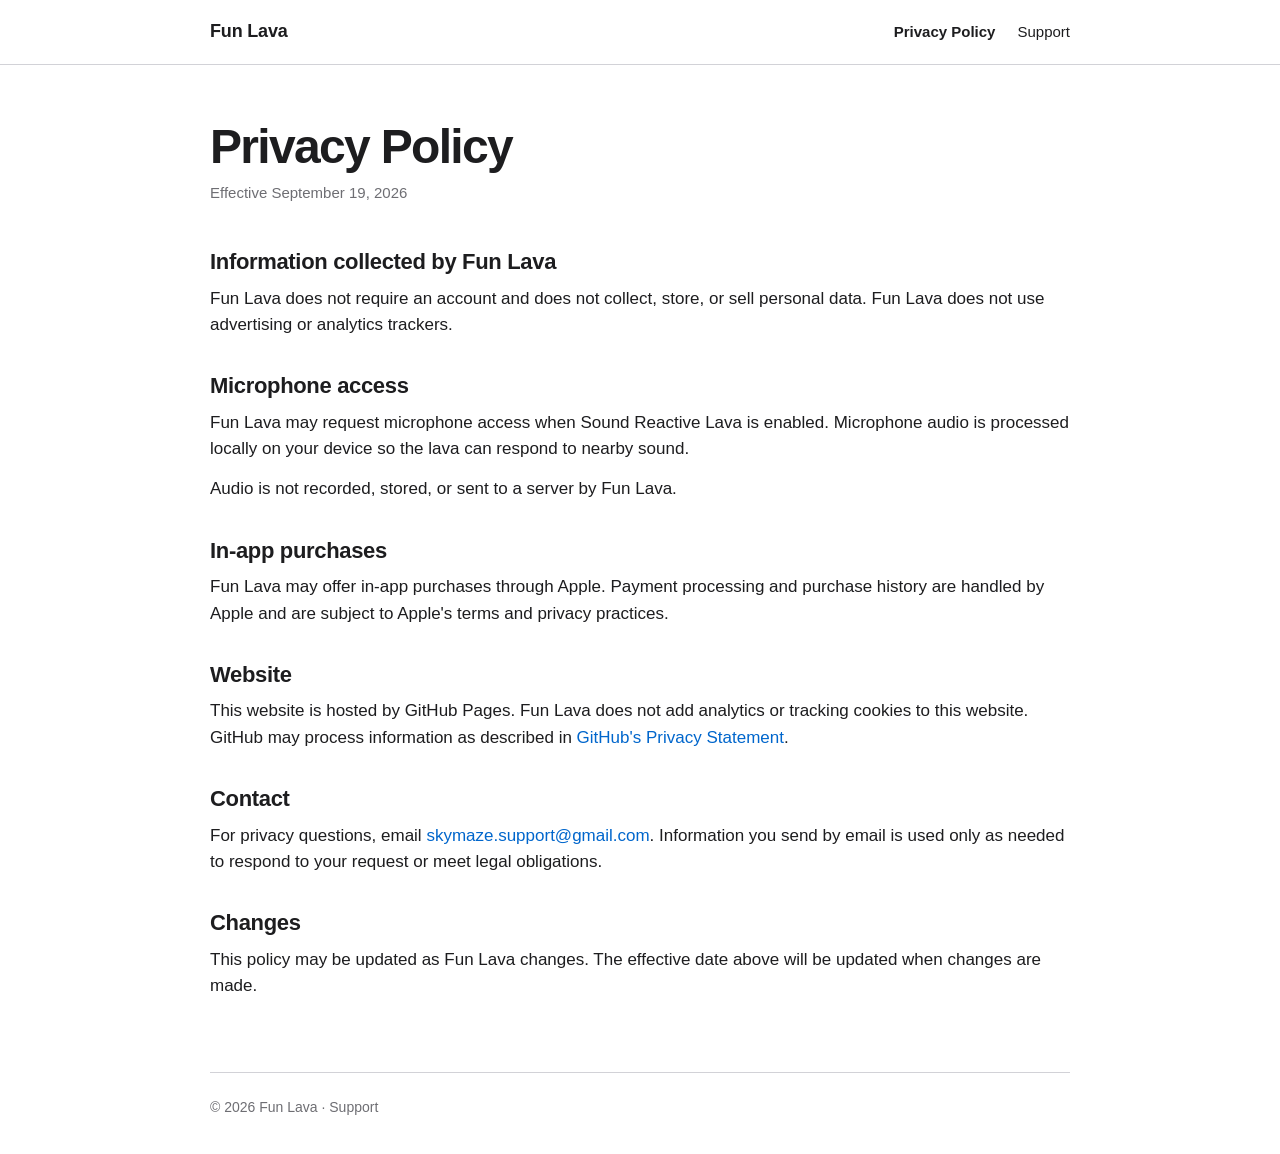
==== privacy.html @ 195737c9 "Add files via upload" ====
<!doctype html>
<html lang="en">
<head>
  <meta charset="utf-8">
  <meta name="viewport" content="width=device-width, initial-scale=1">
  <title>Privacy Policy — Fun Lava</title>
  <meta name="description" content="Privacy Policy for Fun Lava.">
  <link rel="stylesheet" href="styles.css">
</head>
<body>
  <header class="site-header">
    <nav class="nav" aria-label="Primary navigation">
      <a class="brand" href="index.html">Fun Lava</a>
      <div class="nav-links">
        <a href="privacy.html" aria-current="page">Privacy Policy</a>
        <a href="support.html">Support</a>
      </div>
    </nav>
  </header>

  <main>
    <h1>Privacy Policy</h1>
    <p class="effective">Effective September 19, 2026</p>

    <section>
      <h2>Information collected by Fun Lava</h2>
      <p>Fun Lava does not require an account and does not collect, store, or sell personal data. Fun Lava does not use advertising or analytics trackers.</p>
    </section>

    <section>
      <h2>Microphone access</h2>
      <p>Fun Lava may request microphone access when Sound Reactive Lava is enabled. Microphone audio is processed locally on your device so the lava can respond to nearby sound.</p>
      <p>Audio is not recorded, stored, or sent to a server by Fun Lava.</p>
    </section>

    <section>
      <h2>In-app purchases</h2>
      <p>Fun Lava may offer in-app purchases through Apple. Payment processing and purchase history are handled by Apple and are subject to Apple's terms and privacy practices.</p>
    </section>

    <section>
      <h2>Website</h2>
      <p>This website is hosted by GitHub Pages. Fun Lava does not add analytics or tracking cookies to this website. GitHub may process information as described in <a href="https://docs.github.com/en/site-policy/privacy-policies/github-general-privacy-statement">GitHub's Privacy Statement</a>.</p>
    </section>

    <section>
      <h2>Contact</h2>
      <p>For privacy questions, email <a href="mailto:skymaze.support@gmail.com">skymaze.support@gmail.com</a>. Information you send by email is used only as needed to respond to your request or meet legal obligations.</p>
    </section>

    <section>
      <h2>Changes</h2>
      <p>This policy may be updated as Fun Lava changes. The effective date above will be updated when changes are made.</p>
    </section>
  </main>

  <footer>
    © 2026 Fun Lava · <a href="support.html">Support</a>
  </footer>
</body>
</html>
---- styles.css ----
:root {
  color-scheme: light;
  --bg: #ffffff;
  --text: #1d1d1f;
  --muted: #6e6e73;
  --line: #d2d2d7;
  --link: #0066cc;
  --max-width: 860px;
}

* {
  box-sizing: border-box;
}

html {
  -webkit-text-size-adjust: 100%;
}

body {
  margin: 0;
  background: var(--bg);
  color: var(--text);
  font-family: -apple-system, BlinkMacSystemFont, "SF Pro Text", "SF Pro Display",
    "Helvetica Neue", Arial, sans-serif;
  line-height: 1.55;
}

a {
  color: var(--link);
  text-decoration: none;
}

a:hover {
  text-decoration: underline;
}

.site-header {
  border-bottom: 1px solid var(--line);
}

.nav {
  width: min(calc(100% - 40px), var(--max-width));
  margin: 0 auto;
  min-height: 64px;
  display: flex;
  align-items: center;
  justify-content: space-between;
  gap: 24px;
}

.brand {
  color: var(--text);
  font-size: 18px;
  font-weight: 700;
  letter-spacing: -0.01em;
}

.brand:hover {
  text-decoration: none;
}

.nav-links {
  display: flex;
  align-items: center;
  gap: 22px;
  font-size: 15px;
}

.nav-links a {
  color: var(--text);
}

.nav-links a[aria-current="page"] {
  font-weight: 600;
}

main {
  width: min(calc(100% - 40px), var(--max-width));
  margin: 56px auto 72px;
}

h1 {
  margin: 0 0 8px;
  font-size: clamp(34px, 6vw, 48px);
  line-height: 1.08;
  letter-spacing: -0.035em;
}

.effective {
  margin: 0 0 44px;
  color: var(--muted);
  font-size: 15px;
}

section {
  margin-top: 34px;
}

h2 {
  margin: 0 0 10px;
  font-size: 22px;
  line-height: 1.25;
  letter-spacing: -0.015em;
}

p {
  margin: 0;
  font-size: 17px;
}

p + p {
  margin-top: 14px;
}

footer {
  width: min(calc(100% - 40px), var(--max-width));
  margin: 0 auto;
  padding: 24px 0 36px;
  border-top: 1px solid var(--line);
  color: var(--muted);
  font-size: 14px;
}

footer a {
  color: var(--muted);
}

@media (max-width: 560px) {
  .nav {
    align-items: flex-start;
    flex-direction: column;
    justify-content: center;
    gap: 8px;
    padding: 14px 0;
  }

  .nav-links {
    gap: 18px;
  }

  main {
    margin-top: 40px;
  }
}
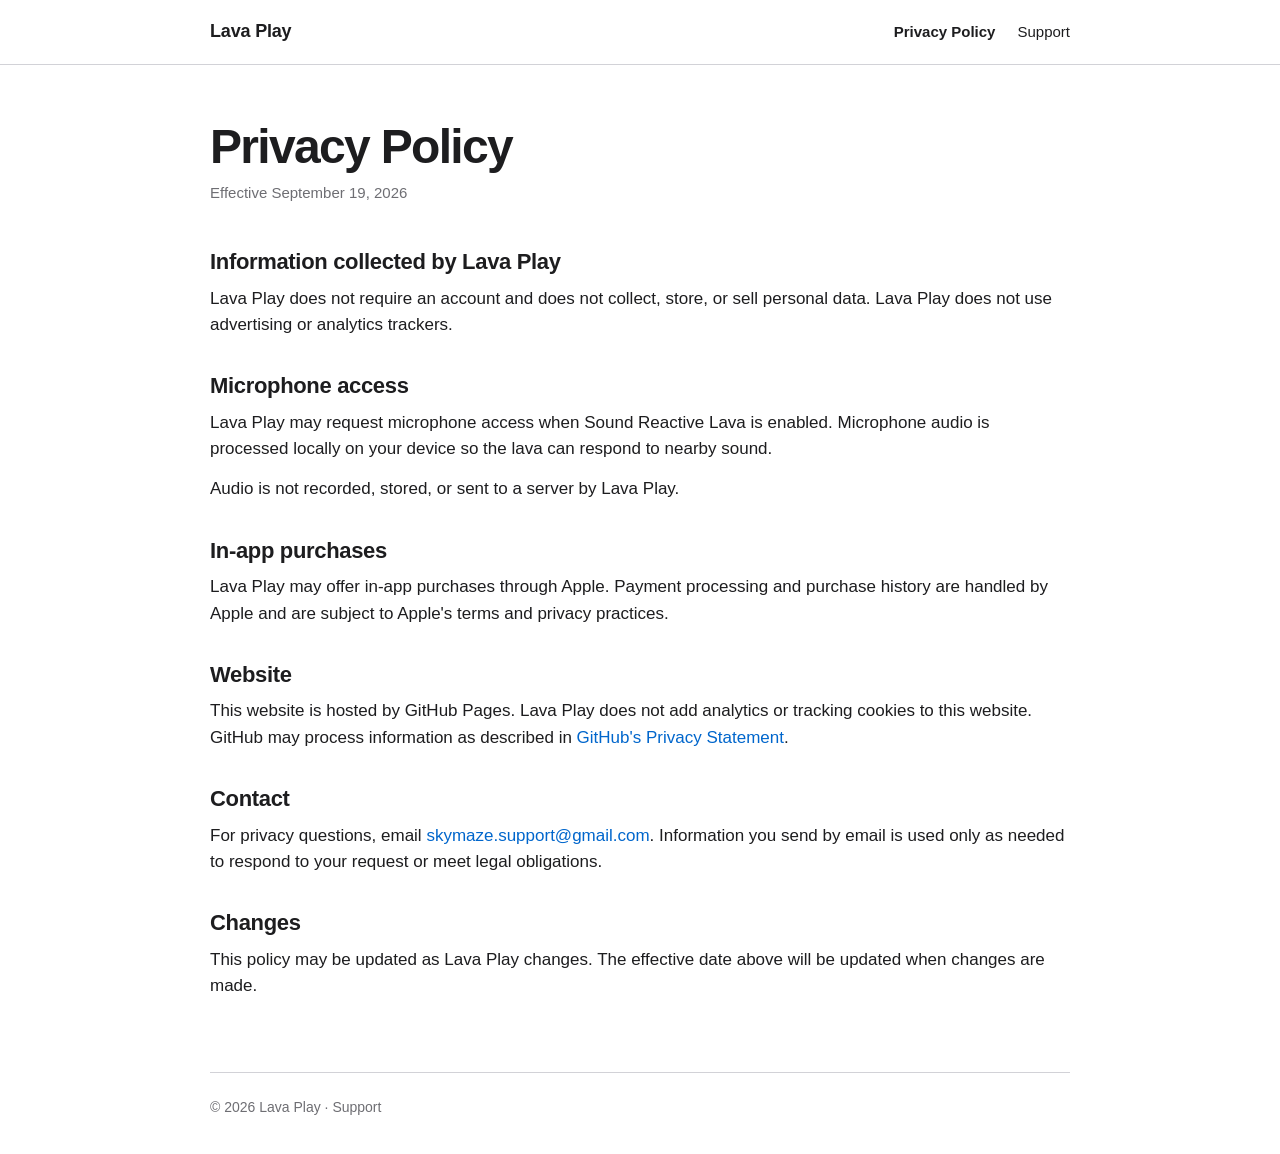
==== commit d3f7696f: "Add files via upload" ====
--- a/privacy.html
+++ b/privacy.html
@@ -3,14 +3,14 @@
 <head>
   <meta charset="utf-8">
   <meta name="viewport" content="width=device-width, initial-scale=1">
-  <title>Privacy Policy — Fun Lava</title>
-  <meta name="description" content="Privacy Policy for Fun Lava.">
+  <title>Privacy Policy — Lava Play</title>
+  <meta name="description" content="Privacy Policy for Lava Play.">
   <link rel="stylesheet" href="styles.css">
 </head>
 <body>
   <header class="site-header">
     <nav class="nav" aria-label="Primary navigation">
-      <a class="brand" href="index.html">Fun Lava</a>
+      <a class="brand" href="index.html">Lava Play</a>
       <div class="nav-links">
         <a href="privacy.html" aria-current="page">Privacy Policy</a>
         <a href="support.html">Support</a>
@@ -23,24 +23,24 @@
     <p class="effective">Effective September 19, 2026</p>
 
     <section>
-      <h2>Information collected by Fun Lava</h2>
-      <p>Fun Lava does not require an account and does not collect, store, or sell personal data. Fun Lava does not use advertising or analytics trackers.</p>
+      <h2>Information collected by Lava Play</h2>
+      <p>Lava Play does not require an account and does not collect, store, or sell personal data. Lava Play does not use advertising or analytics trackers.</p>
     </section>
 
     <section>
       <h2>Microphone access</h2>
-      <p>Fun Lava may request microphone access when Sound Reactive Lava is enabled. Microphone audio is processed locally on your device so the lava can respond to nearby sound.</p>
-      <p>Audio is not recorded, stored, or sent to a server by Fun Lava.</p>
+      <p>Lava Play may request microphone access when Sound Reactive Lava is enabled. Microphone audio is processed locally on your device so the lava can respond to nearby sound.</p>
+      <p>Audio is not recorded, stored, or sent to a server by Lava Play.</p>
     </section>
 
     <section>
       <h2>In-app purchases</h2>
-      <p>Fun Lava may offer in-app purchases through Apple. Payment processing and purchase history are handled by Apple and are subject to Apple's terms and privacy practices.</p>
+      <p>Lava Play may offer in-app purchases through Apple. Payment processing and purchase history are handled by Apple and are subject to Apple's terms and privacy practices.</p>
     </section>
 
     <section>
       <h2>Website</h2>
-      <p>This website is hosted by GitHub Pages. Fun Lava does not add analytics or tracking cookies to this website. GitHub may process information as described in <a href="https://docs.github.com/en/site-policy/privacy-policies/github-general-privacy-statement">GitHub's Privacy Statement</a>.</p>
+      <p>This website is hosted by GitHub Pages. Lava Play does not add analytics or tracking cookies to this website. GitHub may process information as described in <a href="https://docs.github.com/en/site-policy/privacy-policies/github-general-privacy-statement">GitHub's Privacy Statement</a>.</p>
     </section>
 
     <section>
@@ -50,12 +50,12 @@
 
     <section>
       <h2>Changes</h2>
-      <p>This policy may be updated as Fun Lava changes. The effective date above will be updated when changes are made.</p>
+      <p>This policy may be updated as Lava Play changes. The effective date above will be updated when changes are made.</p>
     </section>
   </main>
 
   <footer>
-    © 2026 Fun Lava · <a href="support.html">Support</a>
+    © 2026 Lava Play · <a href="support.html">Support</a>
   </footer>
 </body>
 </html>
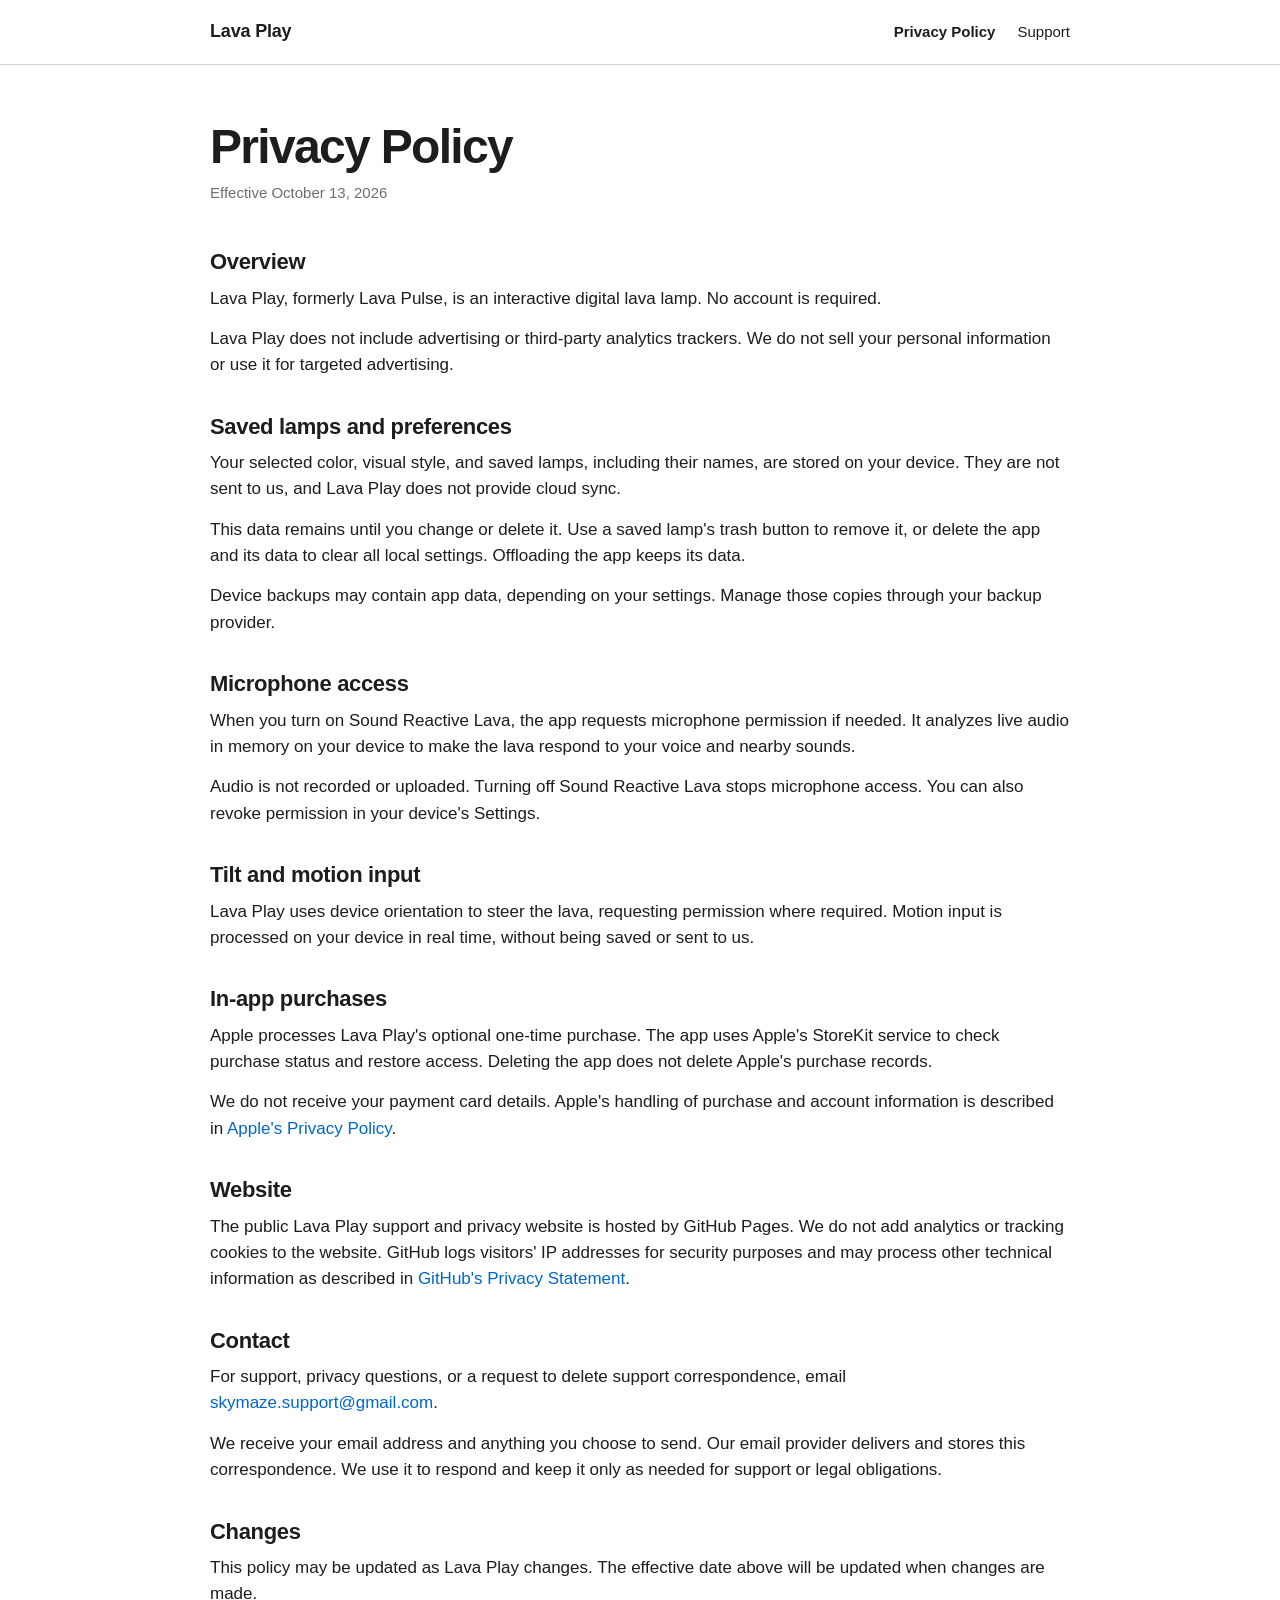
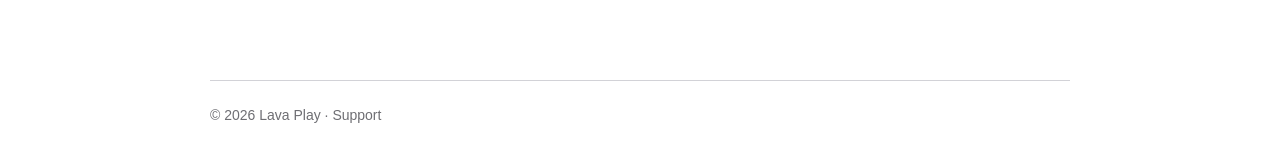
==== commit 788524a8: "Add files via upload" ====
--- a/privacy.html
+++ b/privacy.html
@@ -20,32 +20,47 @@
 
   <main>
     <h1>Privacy Policy</h1>
-    <p class="effective">Effective September 19, 2026</p>
+    <p class="effective">Effective October 13, 2026</p>
 
     <section>
-      <h2>Information collected by Lava Play</h2>
-      <p>Lava Play does not require an account and does not collect, store, or sell personal data. Lava Play does not use advertising or analytics trackers.</p>
+      <h2>Overview</h2>
+      <p>Lava Play, formerly Lava Pulse, is an interactive digital lava lamp. No account is required.</p>
+      <p>Lava Play does not include advertising or third-party analytics trackers. We do not sell your personal information or use it for targeted advertising.</p>
+    </section>
+
+    <section>
+      <h2>Saved lamps and preferences</h2>
+      <p>Your selected color, visual style, and saved lamps, including their names, are stored on your device. They are not sent to us, and Lava Play does not provide cloud sync.</p>
+      <p>This data remains until you change or delete it. Use a saved lamp's trash button to remove it, or delete the app and its data to clear all local settings. Offloading the app keeps its data.</p>
+      <p>Device backups may contain app data, depending on your settings. Manage those copies through your backup provider.</p>
     </section>
 
     <section>
       <h2>Microphone access</h2>
-      <p>Lava Play may request microphone access when Sound Reactive Lava is enabled. Microphone audio is processed locally on your device so the lava can respond to nearby sound.</p>
-      <p>Audio is not recorded, stored, or sent to a server by Lava Play.</p>
+      <p>When you turn on Sound Reactive Lava, the app requests microphone permission if needed. It analyzes live audio in memory on your device to make the lava respond to your voice and nearby sounds.</p>
+      <p>Audio is not recorded or uploaded. Turning off Sound Reactive Lava stops microphone access. You can also revoke permission in your device's Settings.</p>
+    </section>
+
+    <section>
+      <h2>Tilt and motion input</h2>
+      <p>Lava Play uses device orientation to steer the lava, requesting permission where required. Motion input is processed on your device in real time, without being saved or sent to us.</p>
     </section>
 
     <section>
       <h2>In-app purchases</h2>
-      <p>Lava Play may offer in-app purchases through Apple. Payment processing and purchase history are handled by Apple and are subject to Apple's terms and privacy practices.</p>
+      <p>Apple processes Lava Play's optional one-time purchase. The app uses Apple's StoreKit service to check purchase status and restore access. Deleting the app does not delete Apple's purchase records.</p>
+      <p>We do not receive your payment card details. Apple's handling of purchase and account information is described in <a href="https://www.apple.com/legal/privacy/">Apple's Privacy Policy</a>.</p>
     </section>
 
     <section>
       <h2>Website</h2>
-      <p>This website is hosted by GitHub Pages. Lava Play does not add analytics or tracking cookies to this website. GitHub may process information as described in <a href="https://docs.github.com/en/site-policy/privacy-policies/github-general-privacy-statement">GitHub's Privacy Statement</a>.</p>
+      <p>The public Lava Play support and privacy website is hosted by GitHub Pages. We do not add analytics or tracking cookies to the website. GitHub logs visitors' IP addresses for security purposes and may process other technical information as described in <a href="https://docs.github.com/en/site-policy/privacy-policies/github-general-privacy-statement">GitHub's Privacy Statement</a>.</p>
     </section>
 
     <section>
       <h2>Contact</h2>
-      <p>For privacy questions, email <a href="mailto:skymaze.support@gmail.com">skymaze.support@gmail.com</a>. Information you send by email is used only as needed to respond to your request or meet legal obligations.</p>
+      <p>For support, privacy questions, or a request to delete support correspondence, email <a href="mailto:skymaze.support@gmail.com">skymaze.support@gmail.com</a>.</p>
+      <p>We receive your email address and anything you choose to send. Our email provider delivers and stores this correspondence. We use it to respond and keep it only as needed for support or legal obligations.</p>
     </section>
 
     <section>
